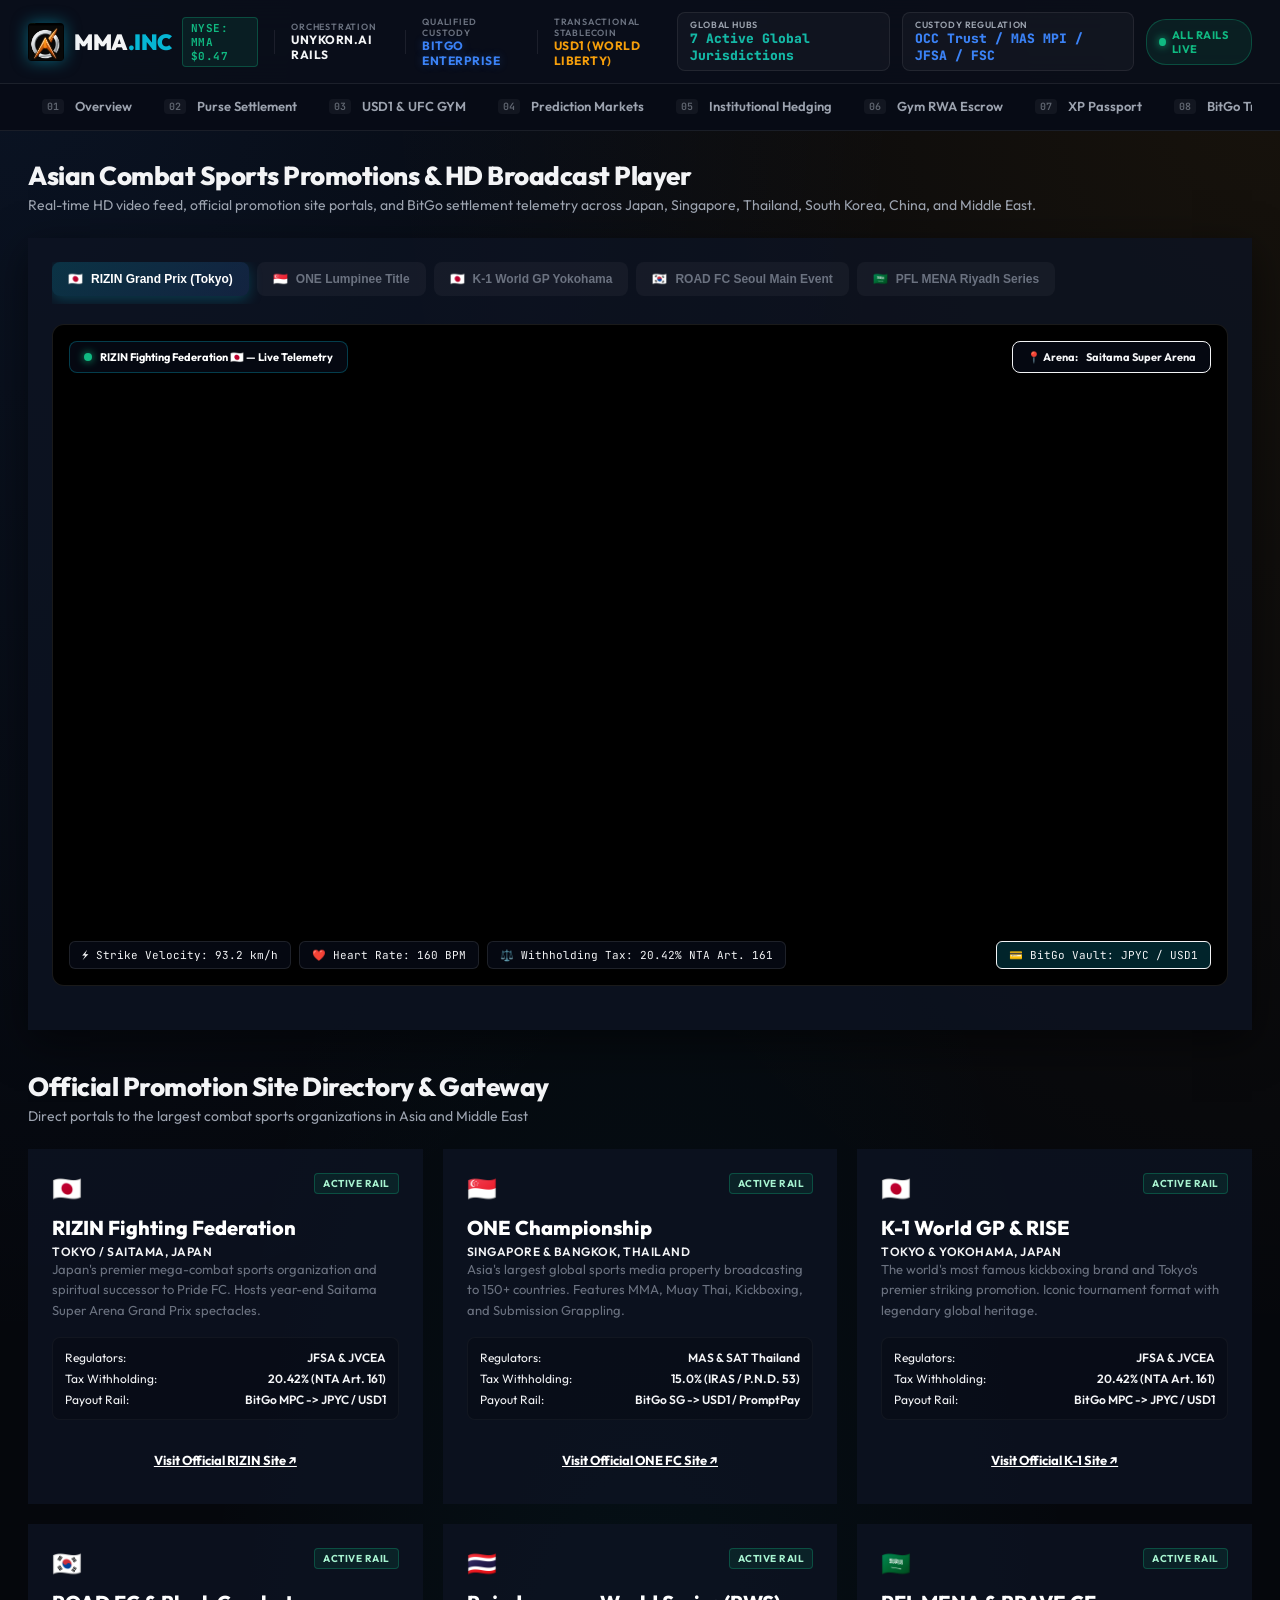
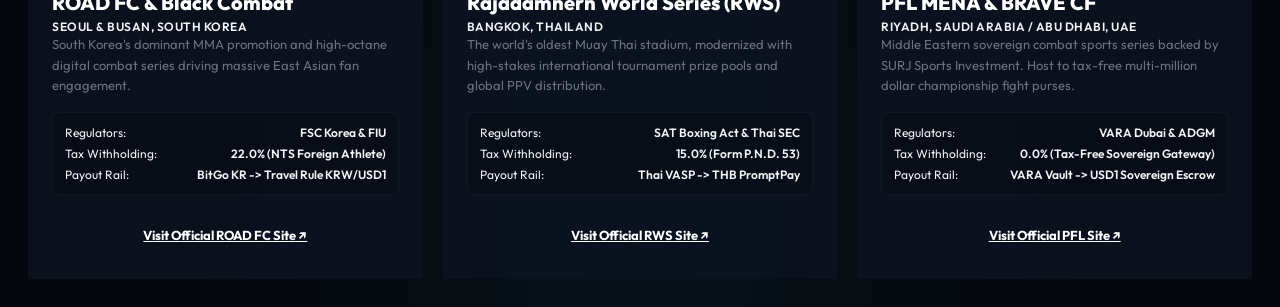
==== web/asian-promotions.html @ 5f5e94d4 "feat: add Asian Combat Sports HD Broadcast Player and Official Promotion Portals" ====
<!DOCTYPE html>
<html lang="en">
<head>
    <meta charset="UTF-8">
    <meta name="viewport" content="width=device-width, initial-scale=1.0">
    <title>Asian Combat Sports Promotions & HD Broadcast Player — mma.unykorn.ai</title>
    <meta name="description" content="Explore RIZIN, ONE Championship, K-1, ROAD FC, and Lumpinee Muay Thai with live HD broadcast video feeds, official site portals, and BitGo settlement telemetry.">
    <link rel="icon" type="image/png" href="assets/gate_mark_reverted.png">
    <link rel="preconnect" href="https://fonts.googleapis.com">
    <link rel="preconnect" href="https://fonts.gstatic.com" crossorigin>
    <link href="https://fonts.googleapis.com/css2?family=Outfit:wght@300;400;500;600;700;800;900&family=JetBrains+Mono:wght@400;500;600;700&display=swap" rel="stylesheet">
    <link rel="stylesheet" href="styles.css">
    <style>
        .player-hero-card {
            background: var(--bg-card);
            border: 1px solid var(--border-glow);
            border-radius: var(--radius);
            padding: 24px;
            margin-bottom: 40px;
            box-shadow: 0 12px 40px rgba(0,0,0,0.5);
        }
        .player-wrapper {
            position: relative;
            width: 100%;
            border-radius: 12px;
            overflow: hidden;
            background: #000;
            aspect-ratio: 16 / 9;
            margin-bottom: 20px;
            border: 1px solid rgba(255,255,255,0.1);
        }
        .player-video {
            width: 100%;
            height: 100%;
            object-fit: cover;
        }
        .hud-overlay {
            position: absolute;
            top: 16px; left: 16px; right: 16px;
            display: flex; justify-content: space-between; align-items: flex-start;
            pointer-events: none;
            z-index: 10;
        }
        .hud-badge {
            background: rgba(6,10,20,0.85);
            backdrop-filter: blur(12px);
            border: 1px solid rgba(6,182,212,0.3);
            padding: 8px 14px;
            border-radius: 8px;
            font-size: 11px;
            font-weight: 700;
            color: #fff;
            display: flex; align-items: center; gap: 8px;
        }
        .hud-bottom {
            position: absolute;
            bottom: 16px; left: 16px; right: 16px;
            display: flex; justify-content: space-between; align-items: flex-end;
            pointer-events: none;
            z-index: 10;
        }
        .telemetry-chip-group {
            display: flex; gap: 8px; flex-wrap: wrap;
        }
        .t-chip {
            background: rgba(6,10,20,0.88);
            backdrop-filter: blur(10px);
            border: 1px solid rgba(255,255,255,0.1);
            padding: 6px 12px;
            border-radius: 6px;
            font-family: 'JetBrains Mono', monospace;
            font-size: 11px;
        }
        .channel-selector {
            display: flex; gap: 8px; overflow-x: auto; padding-bottom: 8px; margin-bottom: 20px;
        }
        .chan-btn {
            background: rgba(255,255,255,0.04);
            border: 1px solid var(--border);
            border-radius: 8px;
            padding: 10px 16px;
            color: var(--text-dim);
            font-weight: 700;
            font-size: 12px;
            cursor: pointer;
            white-space: nowrap;
            transition: all 0.2s ease;
            display: flex; align-items: center; gap: 8px;
        }
        .chan-btn:hover { background: rgba(255,255,255,0.08); color: #fff; }
        .chan-btn.active {
            background: linear-gradient(135deg, rgba(6,182,212,0.2), rgba(59,130,246,0.15));
            border-color: var(--cyan);
            color: #fff;
            box-shadow: 0 4px 14px rgba(6,182,212,0.25);
        }
        .promo-grid {
            display: grid; grid-template-columns: repeat(auto-fill, minmax(340px, 1fr)); gap: 20px;
        }
        .promo-card {
            background: var(--bg-card);
            border: 1px solid var(--border);
            border-radius: var(--radius);
            padding: 24px;
            display: flex; flex-direction: column; justify-content: space-between;
            transition: all 0.3s ease;
            position: relative;
        }
        .promo-card:hover {
            transform: translateY(-4px);
            border-color: var(--border-glow);
            box-shadow: 0 10px 30px rgba(0,0,0,0.4);
        }
        .promo-top {
            display: flex; justify-content: space-between; align-items: flex-start; margin-bottom: 12px;
        }
        .promo-flag { font-size: 24px; }
        .promo-title { font-size: 20px; font-weight: 800; color: #fff; margin-bottom: 4px; }
        .promo-region { font-size: 12px; color: var(--gold); font-weight: 600; text-transform: uppercase; letter-spacing: 0.5px; }
        .promo-body { font-size: 13px; color: var(--text-dim); line-height: 1.6; margin-bottom: 16px; }
        .promo-meta-list {
            display: flex; flex-direction: column; gap: 6px; font-size: 12px; margin-bottom: 20px;
            background: rgba(0,0,0,0.2); padding: 12px; border-radius: 8px; border: 1px solid rgba(255,255,255,0.04);
        }
        .p-meta-item { display: flex; justify-content: space-between; }
        .p-meta-label { color: var(--text-faint); }
        .p-meta-val { font-weight: 600; color: var(--text); }
        .btn-visit {
            display: inline-flex; align-items: center; justify-content: center; gap: 8px;
            width: 100%; padding: 12px; border-radius: 8px; font-weight: 700; font-size: 13px;
            background: linear-gradient(135deg, var(--cyan), var(--blue)); color: #fff;
            transition: all 0.2s ease;
        }
        .btn-visit:hover {
            box-shadow: 0 6px 20px rgba(6,182,212,0.35); transform: translateY(-2px);
        }
    </style>
</head>
<body class="dark-theme">
    <div class="app-layout">
        <!-- Top Nav -->
        <header class="top-nav">
            <div class="brand-group">
                <a href="index.html" class="logo-box">
                    <img src="assets/gate_mark_reverted.png" alt="Unykorn Logo" class="logo-img">
                    <span class="logo-text">MMA<span class="highlight">.INC</span></span>
                    <span class="sub-badge" id="stockPriceTag">NYSE: MMA $0.47</span>
                </a>
                <div class="divider"></div>
                <div class="powered-by">
                    <span class="powered-label">ORCHESTRATION</span>
                    <span class="powered-val">UNYKORN.AI RAILS</span>
                </div>
                <div class="divider"></div>
                <div class="powered-by">
                    <span class="powered-label">QUALIFIED CUSTODY</span>
                    <span class="powered-val bitgo-glow">BITGO ENTERPRISE</span>
                </div>
                <div class="divider"></div>
                <div class="powered-by">
                    <span class="powered-label">TRANSACTIONAL STABLECOIN</span>
                    <span class="powered-val text-gold">USD1 (WORLD LIBERTY)</span>
                </div>
            </div>

            <div class="header-metrics">
                <div class="metric-chip">
                    <span class="chip-label">GLOBAL HUBS</span>
                    <span class="chip-val text-teal">7 Active Global Jurisdictions</span>
                </div>
                <div class="metric-chip">
                    <span class="chip-label">CUSTODY REGULATION</span>
                    <span class="chip-val text-blue">OCC Trust / MAS MPI / JFSA / FSC</span>
                </div>
                <div class="system-status-indicator">
                    <span class="pulse-dot"></span>
                    <span>ALL RAILS LIVE</span>
                </div>
            </div>
        </header>

        <!-- Navigation Links -->
        <nav class="sub-nav">
            <div class="sub-nav-container">
                <button class="mobile-menu-toggle" onclick="document.getElementById('navTabsMenu').classList.toggle('show-mobile')" aria-label="Toggle Menu">
                    <svg viewBox="0 0 24 24" width="18" height="18" fill="currentColor"><path d="M3 18h18v-2H3v2zm0-5h18v-2H3v2zm0-7v2h18V6H3z"/></svg>
                    <span>Navigation Menu</span>
                </button>
                <div class="nav-tabs" id="navTabsMenu">
                    <a href="index.html" class="nav-link"><span class="nav-tag">01</span> Overview</a>
                    <a href="purses.html" class="nav-link"><span class="nav-tag">02</span> Purse Settlement</a>
                    <a href="train-to-earn.html" class="nav-link tab-gold"><span class="nav-tag">03</span> USD1 & UFC GYM</a>
                    <a href="prediction-markets.html" class="nav-link tab-purple"><span class="nav-tag">04</span> Prediction Markets</a>
                    <a href="institutional-hedging.html" class="nav-link tab-indigo"><span class="nav-tag">05</span> Institutional Hedging</a>
                    <a href="rwa-financing.html" class="nav-link"><span class="nav-tag">06</span> Gym RWA Escrow</a>
                    <a href="xp-passport.html" class="nav-link"><span class="nav-tag">07</span> XP Passport</a>
                    <a href="treasury.html" class="nav-link tab-blue"><span class="nav-tag">08</span> BitGo Treasury</a>
                    <a href="investors.html" class="nav-link"><span class="nav-tag">09</span> MMA (NYSE) & Model</a>
                    <a href="compliance.html" class="nav-link tab-teal"><span class="nav-tag">10</span> Compliance</a>
                    <a href="asian-promotions.html" class="nav-link tab-gold active"><span class="nav-tag">11</span> Asian Promotions & HD Player</a>
                </div>
            </div>
        </nav>

        <!-- Main Content -->
        <main class="main-viewport">
            <div class="pane-header">
                <div>
                    <h2> Asian Combat Sports Promotions & HD Broadcast Player</h2>
                    <p class="subtitle">Real-time HD video feed, official promotion site portals, and BitGo settlement telemetry across Japan, Singapore, Thailand, South Korea, China, and Middle East.</p>
                </div>
            </div>

            <!-- HD BROADCAST PLAYER HERO CARD -->
            <div class="player-hero-card">
                <div class="channel-selector" id="channelSelector">
                    <button class="chan-btn active" onclick="switchChannel('rizin', 'assets/generate_a_real_mma_fight_for.mp4', 'RIZIN Fighting Federation 🇯🇵', 'Saitama Super Arena', '20.42% NTA Art. 161 Tax', 'JPYC / USD1')">
                        <span>🇯🇵</span> RIZIN Grand Prix (Tokyo)
                    </button>
                    <button class="chan-btn" onclick="switchChannel('one', 'assets/Got_it_Let_s_pivot_and_focus.mp4', 'ONE Championship 🇸🇬 🇹🇭', 'Lumpinee Stadium Bangkok', '15.0% P.N.D. 53 Tax', 'USD1 / THB PromptPay')">
                        <span>🇸🇬</span> ONE Lumpinee Title
                    </button>
                    <button class="chan-btn" onclick="switchChannel('k1', 'assets/use_our_logos_and_colors_and_h.mp4', 'K-1 World GP & RISE 🇯🇵', 'Yokohama Arena', '20.42% NTA Art. 161 Tax', 'JPYC / USD1')">
                        <span>🇯🇵</span> K-1 World GP Yokohama
                    </button>
                    <button class="chan-btn" onclick="switchChannel('roadfc', 'assets/Kevanbtc_create_a_profession.mp4', 'ROAD FC & Black Combat 🇰🇷', 'Jangchung Gym Seoul', '22.0% NTS Korea Tax', 'KRW / USD1')">
                        <span>🇰🇷</span> ROAD FC Seoul Main Event
                    </button>
                    <button class="chan-btn" onclick="switchChannel('pflmena', 'assets/Regenerate_this_using_my_exact.mp4', 'PFL MENA & BRAVE CF 🇸🇦 🇦🇪', 'Etihad Arena Abu Dhabi', '0.0% Tax-Free VARA', 'USD1 Sovereign Escrow')">
                        <span>🇸🇦</span> PFL MENA Riyadh Series
                    </button>
                </div>

                <div class="player-wrapper">
                    <video id="hdPlayerVideo" class="player-video" autoplay loop muted playsinline src="assets/generate_a_real_mma_fight_for.mp4"></video>
                    
                    <div class="hud-overlay">
                        <div class="hud-badge">
                            <span class="pulse-dot"></span>
                            <span id="playerTitle">RIZIN Fighting Federation 🇯🇵 — Live Telemetry</span>
                        </div>
                        <div class="hud-badge" style="border-color:var(--gold);color:var(--gold);">
                            <span>📍 Arena:</span>
                            <span id="playerArena">Saitama Super Arena</span>
                        </div>
                    </div>

                    <div class="hud-bottom">
                        <div class="telemetry-chip-group">
                            <div class="t-chip" style="color:var(--green);">⚡ Strike Velocity: <span id="telemetrySpeed">94.2 km/h</span></div>
                            <div class="t-chip" style="color:var(--cyan);">❤️ Heart Rate: <span id="telemetryHr">168 BPM</span></div>
                            <div class="t-chip" style="color:var(--gold);">⚖️ Withholding Tax: <span id="playerTax">20.42% NTA Art. 161</span></div>
                        </div>
                        <div class="t-chip" style="background:rgba(6,182,212,0.2);color:var(--cyan);border-color:var(--cyan);">
                            💳 BitGo Vault: <span id="playerCurrency">JPYC / USD1</span>
                        </div>
                    </div>
                </div>
            </div>

            <!-- PROMOTIONS DIRECTORY & OFFICIAL SITE GATEWAY -->
            <div class="pane-header">
                <div>
                    <h2> Official Promotion Site Directory & Gateway</h2>
                    <p class="subtitle">Direct portals to the largest combat sports organizations in Asia and Middle East</p>
                </div>
            </div>

            <div class="promo-grid">
                <!-- RIZIN -->
                <div class="promo-card">
                    <div>
                        <div class="promo-top">
                            <span class="promo-flag">🇯🇵</span>
                            <span class="badge badge-success">Active Rail</span>
                        </div>
                        <h3 class="promo-title">RIZIN Fighting Federation</h3>
                        <div class="promo-region">Tokyo / Saitama, Japan</div>
                        <p class="promo-body">Japan's premier mega-combat sports organization and spiritual successor to Pride FC. Hosts year-end Saitama Super Arena Grand Prix spectacles.</p>
                        <div class="promo-meta-list">
                            <div class="p-meta-item"><span class="p-meta-label">Regulators:</span><span class="p-meta-val text-gold">JFSA & JVCEA</span></div>
                            <div class="p-meta-item"><span class="p-meta-label">Tax Withholding:</span><span class="p-meta-val text-cyan">20.42% (NTA Art. 161)</span></div>
                            <div class="p-meta-item"><span class="p-meta-label">Payout Rail:</span><span class="p-meta-val">BitGo MPC -> JPYC / USD1</span></div>
                        </div>
                    </div>
                    <a href="https://jp.rizinff.com" target="_blank" rel="noopener noreferrer" class="btn-visit">
                        Visit Official RIZIN Site ↗
                    </a>
                </div>

                <!-- ONE CHAMPIONSHIP -->
                <div class="promo-card">
                    <div>
                        <div class="promo-top">
                            <span class="promo-flag">🇸🇬</span>
                            <span class="badge badge-success">Active Rail</span>
                        </div>
                        <h3 class="promo-title">ONE Championship</h3>
                        <div class="promo-region">Singapore & Bangkok, Thailand</div>
                        <p class="promo-body">Asia's largest global sports media property broadcasting to 150+ countries. Features MMA, Muay Thai, Kickboxing, and Submission Grappling.</p>
                        <div class="promo-meta-list">
                            <div class="p-meta-item"><span class="p-meta-label">Regulators:</span><span class="p-meta-val text-gold">MAS & SAT Thailand</span></div>
                            <div class="p-meta-item"><span class="p-meta-label">Tax Withholding:</span><span class="p-meta-val text-cyan">15.0% (IRAS / P.N.D. 53)</span></div>
                            <div class="p-meta-item"><span class="p-meta-label">Payout Rail:</span><span class="p-meta-val">BitGo SG -> USD1 / PromptPay</span></div>
                        </div>
                    </div>
                    <a href="https://onefc.com" target="_blank" rel="noopener noreferrer" class="btn-visit">
                        Visit Official ONE FC Site ↗
                    </a>
                </div>

                <!-- K-1 WORLD GP -->
                <div class="promo-card">
                    <div>
                        <div class="promo-top">
                            <span class="promo-flag">🇯🇵</span>
                            <span class="badge badge-success">Active Rail</span>
                        </div>
                        <h3 class="promo-title">K-1 World GP & RISE</h3>
                        <div class="promo-region">Tokyo & Yokohama, Japan</div>
                        <p class="promo-body">The world's most famous kickboxing brand and Tokyo's premier striking promotion. Iconic tournament format with legendary global heritage.</p>
                        <div class="promo-meta-list">
                            <div class="p-meta-item"><span class="p-meta-label">Regulators:</span><span class="p-meta-val text-gold">JFSA & JVCEA</span></div>
                            <div class="p-meta-item"><span class="p-meta-label">Tax Withholding:</span><span class="p-meta-val text-cyan">20.42% (NTA Art. 161)</span></div>
                            <div class="p-meta-item"><span class="p-meta-label">Payout Rail:</span><span class="p-meta-val">BitGo MPC -> JPYC / USD1</span></div>
                        </div>
                    </div>
                    <a href="https://k-1.co.jp" target="_blank" rel="noopener noreferrer" class="btn-visit">
                        Visit Official K-1 Site ↗
                    </a>
                </div>

                <!-- ROAD FC & BLACK COMBAT -->
                <div class="promo-card">
                    <div>
                        <div class="promo-top">
                            <span class="promo-flag">🇰🇷</span>
                            <span class="badge badge-success">Active Rail</span>
                        </div>
                        <h3 class="promo-title">ROAD FC & Black Combat</h3>
                        <div class="promo-region">Seoul & Busan, South Korea</div>
                        <p class="promo-body">South Korea's dominant MMA promotion and high-octane digital combat series driving massive East Asian fan engagement.</p>
                        <div class="promo-meta-list">
                            <div class="p-meta-item"><span class="p-meta-label">Regulators:</span><span class="p-meta-val text-gold">FSC Korea & FIU</span></div>
                            <div class="p-meta-item"><span class="p-meta-label">Tax Withholding:</span><span class="p-meta-val text-cyan">22.0% (NTS Foreign Athlete)</span></div>
                            <div class="p-meta-item"><span class="p-meta-label">Payout Rail:</span><span class="p-meta-val">BitGo KR -> Travel Rule KRW/USD1</span></div>
                        </div>
                    </div>
                    <a href="https://roadfc.com" target="_blank" rel="noopener noreferrer" class="btn-visit">
                        Visit Official ROAD FC Site ↗
                    </a>
                </div>

                <!-- RAJADAMNERN WORLD SERIES -->
                <div class="promo-card">
                    <div>
                        <div class="promo-top">
                            <span class="promo-flag">🇹🇭</span>
                            <span class="badge badge-success">Active Rail</span>
                        </div>
                        <h3 class="promo-title">Rajadamnern World Series (RWS)</h3>
                        <div class="promo-region">Bangkok, Thailand</div>
                        <p class="promo-body">The world's oldest Muay Thai stadium, modernized with high-stakes international tournament prize pools and global PPV distribution.</p>
                        <div class="promo-meta-list">
                            <div class="p-meta-item"><span class="p-meta-label">Regulators:</span><span class="p-meta-val text-gold">SAT Boxing Act & Thai SEC</span></div>
                            <div class="p-meta-item"><span class="p-meta-label">Tax Withholding:</span><span class="p-meta-val text-cyan">15.0% (Form P.N.D. 53)</span></div>
                            <div class="p-meta-item"><span class="p-meta-label">Payout Rail:</span><span class="p-meta-val">Thai VASP -> THB PromptPay</span></div>
                        </div>
                    </div>
                    <a href="https://rajadamnern.com" target="_blank" rel="noopener noreferrer" class="btn-visit">
                        Visit Official RWS Site ↗
                    </a>
                </div>

                <!-- PFL MENA & BRAVE CF -->
                <div class="promo-card">
                    <div>
                        <div class="promo-top">
                            <span class="promo-flag">🇸🇦</span>
                            <span class="badge badge-success">Active Rail</span>
                        </div>
                        <h3 class="promo-title">PFL MENA & BRAVE CF</h3>
                        <div class="promo-region">Riyadh, Saudi Arabia / Abu Dhabi, UAE</div>
                        <p class="promo-body">Middle Eastern sovereign combat sports series backed by SURJ Sports Investment. Host to tax-free multi-million dollar championship fight purses.</p>
                        <div class="promo-meta-list">
                            <div class="p-meta-item"><span class="p-meta-label">Regulators:</span><span class="p-meta-val text-gold">VARA Dubai & ADGM</span></div>
                            <div class="p-meta-item"><span class="p-meta-label">Tax Withholding:</span><span class="p-meta-val text-cyan">0.0% (Tax-Free Sovereign Gateway)</span></div>
                            <div class="p-meta-item"><span class="p-meta-label">Payout Rail:</span><span class="p-meta-val">VARA Vault -> USD1 Sovereign Escrow</span></div>
                        </div>
                    </div>
                    <a href="https://pflmma.com" target="_blank" rel="noopener noreferrer" class="btn-visit">
                        Visit Official PFL Site ↗
                    </a>
                </div>
            </div>
        </main>
    </div>

    <script src="app.js"></script>
    <script>
        function switchChannel(id, videoSrc, title, arena, tax, currency) {
            const video = document.getElementById('hdPlayerVideo');
            if (video) {
                video.src = videoSrc;
                video.play();
            }
            document.getElementById('playerTitle').innerText = title;
            document.getElementById('playerArena').innerText = arena;
            document.getElementById('playerTax').innerText = tax;
            document.getElementById('playerCurrency').innerText = currency;

            const buttons = document.querySelectorAll('.chan-btn');
            buttons.forEach(btn => btn.classList.remove('active'));
            event.currentTarget.classList.add('active');
        }

        // Live biometric animation simulation
        setInterval(() => {
            const speed = (90 + Math.random() * 12).toFixed(1);
            const hr = Math.floor(160 + Math.random() * 20);
            const speedElem = document.getElementById('telemetrySpeed');
            const hrElem = document.getElementById('telemetryHr');
            if (speedElem) speedElem.innerText = `${speed} km/h`;
            if (hrElem) hrElem.innerText = `${hr} BPM`;
        }, 1500);
    </script>
</body>
</html>
---- web/styles.css ----
/* ==============================================================================
   MMA.UNYKORN.AI - PROFESSIONAL COLOR-CODED & BEGINNER-FRIENDLY DESIGN SYSTEM
   Unykorn.ai x BitGo Enterprise x MMA.INC (NYSE American: MMA)
   ============================================================================== */

:root {
    /* Base Themes */
    --bg-primary: #05070c;
    --bg-secondary: #0a0e1a;
    --bg-card: rgba(13, 19, 33, 0.82);
    --bg-card-hover: rgba(20, 30, 50, 0.94);
    --border-color: rgba(255, 255, 255, 0.08);
    --border-light: rgba(255, 255, 255, 0.16);

    --text-main: #f3f4f6;
    --text-muted: #9ca3af;
    --text-dim: #6b7280;

    /* Professional Color Coding Tokens */
    --c-gold: #f59e0b;           /*  USD1 / World Liberty / Strategic Advisory / T-Bill Yield */
    --c-gold-glow: rgba(245, 158, 11, 0.32);
    --c-gold-bg: rgba(245, 158, 11, 0.10);

    --c-cyan: #06b6d4;           /*  Purse Settlement / Smart Contracts / Unykorn Gateway */
    --c-cyan-glow: rgba(6, 182, 212, 0.32);
    --c-cyan-bg: rgba(6, 182, 212, 0.10);

    --c-blue: #3b82f6;           /*  BitGo Enterprise / Qualified Custody / MPC Vaults */
    --c-blue-glow: rgba(59, 130, 246, 0.32);
    --c-blue-bg: rgba(59, 130, 246, 0.10);

    --c-green: #10b981;          /*  $661.5k Interchange Savings / Verified Status / T+0 */
    --c-green-glow: rgba(16, 185, 129, 0.32);
    --c-green-bg: rgba(16, 185, 129, 0.10);

    --c-purple: #a855f7;         /*  Prediction Markets / Multi-Oracle Consensus */
    --c-purple-glow: rgba(168, 85, 247, 0.32);
    --c-purple-bg: rgba(168, 85, 247, 0.10);

    --c-indigo: #6366f1;         /*  Institutional OTC Hedging / Susquehanna Desk */
    --c-indigo-glow: rgba(99, 102, 241, 0.32);
    --c-indigo-bg: rgba(99, 102, 241, 0.10);

    --c-teal: #14b8a6;           /*  Multi-Jurisdiction Compliance (US/JP/TH/SG/UAE) */
    --c-teal-glow: rgba(20, 184, 166, 0.32);
    --c-teal-bg: rgba(20, 184, 166, 0.10);

    --c-red: #ef4444;            /*  Legacy Interchange Drag / Dispute Warnings */
    --c-red-bg: rgba(239, 68, 68, 0.10);

    --font-main: 'Outfit', -apple-system, BlinkMacSystemFont, 'Segoe UI', Roboto, sans-serif;
    --font-mono: 'JetBrains Mono', monospace;
}

* {
    box-sizing: border-box;
    margin: 0;
    padding: 0;
}

body {
    background-color: var(--bg-primary);
    background-image: 
        radial-gradient(at 0% 0%, rgba(59, 130, 246, 0.10) 0px, transparent 50%),
        radial-gradient(at 100% 0%, rgba(245, 158, 11, 0.08) 0px, transparent 50%),
        radial-gradient(at 50% 100%, rgba(6, 182, 212, 0.06) 0px, transparent 50%);
    color: var(--text-main);
    font-family: var(--font-main);
    min-height: 100vh;
    overflow-x: hidden;
}

.app-layout {
    display: flex;
    flex-direction: column;
    min-height: 100vh;
}

/* TOP NAV */
.top-nav {
    display: flex;
    justify-content: space-between;
    align-items: center;
    padding: 12px 28px;
    background: rgba(10, 14, 26, 0.94);
    backdrop-filter: blur(16px);
    border-bottom: 1px solid var(--border-color);
    position: sticky;
    top: 0;
    z-index: 100;
}

.brand-group {
    display: flex;
    align-items: center;
    gap: 16px;
}

.logo-box {
    display: flex;
    align-items: center;
    gap: 10px;
    text-decoration: none;
    color: var(--text-main);
}

.logo-img {
    height: 38px;
    width: auto;
    filter: drop-shadow(0 0 8px rgba(6, 182, 212, 0.5));
    border-radius: 4px;
}

.logo-text {
    font-size: 22px;
    font-weight: 900;
    letter-spacing: -0.5px;
}

.logo-text .highlight {
    color: var(--c-cyan);
}

.sub-badge {
    font-size: 11px;
    font-weight: 700;
    letter-spacing: 0.5px;
    background: var(--c-green-bg);
    color: var(--c-green);
    border: 1px solid rgba(16, 185, 129, 0.3);
    padding: 3px 8px;
    border-radius: 4px;
    font-family: var(--font-mono);
}

.divider {
    width: 1px;
    height: 24px;
    background: var(--border-color);
}

.powered-by {
    display: flex;
    flex-direction: column;
}

.powered-label {
    font-size: 9px;
    color: var(--text-dim);
    letter-spacing: 0.8px;
    font-weight: 600;
}

.powered-val {
    font-size: 12px;
    font-weight: 700;
    letter-spacing: 0.5px;
}

.bitgo-glow {
    color: var(--c-blue);
    text-shadow: 0 0 10px var(--c-blue-glow);
}

.header-metrics {
    display: flex;
    align-items: center;
    gap: 12px;
}

.metric-chip {
    display: flex;
    flex-direction: column;
    padding: 6px 12px;
    background: rgba(255, 255, 255, 0.03);
    border: 1px solid var(--border-color);
    border-radius: 8px;
}

.chip-label {
    font-size: 9px;
    color: var(--text-muted);
    letter-spacing: 0.6px;
    font-weight: 600;
}

.chip-val {
    font-size: 13px;
    font-weight: 800;
    font-family: var(--font-mono);
}

/* BEGINNER MODE TOGGLE */
.beginner-toggle-btn {
    background: linear-gradient(135deg, rgba(245, 158, 11, 0.2), rgba(6, 182, 212, 0.2));
    border: 1px solid var(--c-gold);
    color: var(--c-gold);
    padding: 6px 12px;
    border-radius: 20px;
    font-size: 11px;
    font-weight: 700;
    cursor: pointer;
    display: flex;
    align-items: center;
    gap: 6px;
    transition: all 0.2s ease;
}

.beginner-toggle-btn:hover {
    background: var(--c-gold);
    color: #000;
    box-shadow: 0 0 12px var(--c-gold-glow);
}

.system-status-indicator {
    display: flex;
    align-items: center;
    gap: 6px;
    font-size: 11px;
    font-weight: 700;
    letter-spacing: 0.5px;
    background: var(--c-green-bg);
    border: 1px solid rgba(16, 185, 129, 0.3);
    color: var(--c-green);
    padding: 8px 12px;
    border-radius: 20px;
}

.pulse-dot {
    width: 8px;
    height: 8px;
    background: var(--c-green);
    border-radius: 50%;
    box-shadow: 0 0 8px var(--c-green);
    animation: pulse 1.8s infinite;
}

@keyframes pulse {
    0% { opacity: 1; transform: scale(1); }
    50% { opacity: 0.4; transform: scale(0.85); }
    100% { opacity: 1; transform: scale(1); }
}

/* SUB NAV TABS / MULTI-PAGE NAVIGATION */
.sub-nav {
    background: rgba(8, 12, 22, 0.96);
    border-bottom: 1px solid var(--border-color);
    padding: 2px 28px;
    position: sticky;
    top: 63px;
    z-index: 90;
    backdrop-filter: blur(10px);
}

.nav-tabs {
    display: flex;
    gap: 4px;
    overflow-x: auto;
}

.nav-link, .nav-tab {
    background: transparent;
    border: none;
    color: var(--text-muted);
    font-family: var(--font-main);
    font-size: 13px;
    font-weight: 600;
    padding: 12px 14px;
    cursor: pointer;
    border-bottom: 2px solid transparent;
    transition: all 0.2s ease;
    display: flex;
    align-items: center;
    gap: 7px;
    white-space: nowrap;
    text-decoration: none;
}

.nav-link:hover, .nav-tab:hover {
    color: var(--text-main);
    background: rgba(255, 255, 255, 0.03);
}

.nav-link.active, .nav-tab.active {
    color: var(--c-cyan);
    border-bottom: 2px solid var(--c-cyan);
    background: var(--c-cyan-bg);
}

.nav-link.tab-gold.active { color: var(--c-gold); border-bottom-color: var(--c-gold); background: var(--c-gold-bg); }
.nav-link.tab-purple.active { color: var(--c-purple); border-bottom-color: var(--c-purple); background: var(--c-purple-bg); }
.nav-link.tab-indigo.active { color: var(--c-indigo); border-bottom-color: var(--c-indigo); background: var(--c-indigo-bg); }
.nav-link.tab-blue.active { color: var(--c-blue); border-bottom-color: var(--c-blue); background: var(--c-blue-bg); }
.nav-link.tab-teal.active { color: var(--c-teal); border-bottom-color: var(--c-teal); background: var(--c-teal-bg); }

/* MAIN VIEWPORT */
.main-viewport {
    padding: 28px;
    flex: 1;
    max-width: 1600px;
    margin: 0 auto;
    width: 100%;
}

.pane-header {
    display: flex;
    justify-content: space-between;
    align-items: center;
    margin-bottom: 24px;
}

.pane-header h2 {
    font-size: 26px;
    font-weight: 800;
    letter-spacing: -0.5px;
}

.subtitle {
    font-size: 14px;
    color: var(--text-muted);
    margin-top: 4px;
}

/* HERO VIDEO & REAL MMA BANNER */
.hero-video-banner {
    position: relative;
    border-radius: 16px;
    overflow: hidden;
    margin-bottom: 28px;
    border: 1px solid var(--border-color);
    background: #000;
    box-shadow: 0 12px 36px rgba(0,0,0,0.5);
}

.hero-video-elem {
    width: 100%;
    height: 340px;
    object-fit: cover;
    opacity: 0.45;
    display: block;
}

.hero-video-overlay {
    position: absolute;
    inset: 0;
    background: linear-gradient(180deg, rgba(6,9,14,0.3) 0%, rgba(6,9,14,0.92) 100%);
    display: flex;
    flex-direction: column;
    justify-content: flex-end;
    padding: 32px;
}

.hero-tagline {
    font-size: 12px;
    font-weight: 800;
    letter-spacing: 1px;
    color: var(--c-gold);
    text-transform: uppercase;
}

.hero-title {
    font-size: 36px;
    font-weight: 900;
    letter-spacing: -0.5px;
    margin: 8px 0;
    color: #ffffff;
}

.hero-desc {
    font-size: 15px;
    color: var(--text-muted);
    max-width: 820px;
    line-height: 1.5;
}

/* OCTAGON ARENA VISUALIZER */
.octagon-section {
    margin-bottom: 32px;
}

.octagon-grid {
    display: grid;
    grid-template-columns: repeat(4, 1fr);
    gap: 16px;
    margin-top: 16px;
}

.octagon-card {
    background: var(--bg-card);
    border: 1px solid var(--border-color);
    border-radius: 12px;
    padding: 18px;
    transition: all 0.25s ease;
    display: flex;
    flex-direction: column;
    justify-content: space-between;
    position: relative;
    overflow: hidden;
}

.octagon-card:hover {
    transform: translateY(-3px);
    border-color: var(--c-cyan);
    box-shadow: 0 8px 24px rgba(6, 182, 212, 0.15);
}

.octagon-corner-tag {
    font-size: 9px;
    font-weight: 800;
    letter-spacing: 0.8px;
    color: var(--text-dim);
    text-transform: uppercase;
}

.octagon-card-title {
    font-size: 16px;
    font-weight: 800;
    margin: 6px 0;
}

.octagon-card-desc {
    font-size: 12px;
    color: var(--text-muted);
    line-height: 1.4;
}

.octagon-action-link {
    margin-top: 12px;
    font-size: 12px;
    font-weight: 700;
    text-decoration: none;
    display: inline-flex;
    align-items: center;
    gap: 4px;
}

/* BEGINNER "PLAIN ENGLISH" GUIDE */
.beginner-explainer-banner {
    background: linear-gradient(135deg, rgba(245, 158, 11, 0.08), rgba(6, 182, 212, 0.08));
    border: 1px solid rgba(245, 158, 11, 0.3);
    border-radius: 14px;
    padding: 24px;
    margin-bottom: 28px;
}

.beginner-explainer-title {
    display: flex;
    justify-content: space-between;
    align-items: center;
    margin-bottom: 16px;
}

.beginner-steps-grid {
    display: grid;
    grid-template-columns: repeat(3, 1fr);
    gap: 20px;
}

.beginner-step-box {
    background: rgba(13, 19, 33, 0.9);
    border: 1px solid var(--border-color);
    border-radius: 10px;
    padding: 16px;
}

.step-number {
    font-size: 24px;
    font-weight: 900;
    color: var(--c-gold);
    font-family: var(--font-mono);
}

.step-heading {
    font-size: 15px;
    font-weight: 800;
    margin: 6px 0;
}

.step-text {
    font-size: 13px;
    color: var(--text-muted);
    line-height: 1.5;
}

/* CARDS & PANES */
.card {
    background: var(--bg-card);
    border: 1px solid var(--border-color);
    border-radius: 12px;
    padding: 20px;
    box-shadow: 0 8px 24px rgba(0, 0, 0, 0.3);
}

.card-glass { backdrop-filter: blur(10px); }

.card-title {
    display: flex;
    justify-content: space-between;
    align-items: center;
    margin-bottom: 16px;
    border-bottom: 1px solid var(--border-color);
    padding-bottom: 12px;
}

.card-title h3 {
    font-size: 16px;
    font-weight: 700;
    letter-spacing: -0.2px;
}

.two-col-layout {
    display: grid;
    grid-template-columns: 1fr 1.3fr;
    gap: 24px;
}

/* BADGES */
.badge {
    font-size: 10px;
    font-weight: 700;
    padding: 3px 8px;
    border-radius: 4px;
    letter-spacing: 0.5px;
    text-transform: uppercase;
}

.badge-info { background: rgba(59, 130, 246, 0.2); color: #93c5fd; border: 1px solid rgba(59, 130, 246, 0.3); }
.badge-warning { background: var(--c-gold-bg); color: #fde68a; border: 1px solid rgba(245, 158, 11, 0.3); }
.badge-success { background: var(--c-green-bg); color: #a7f3d0; border: 1px solid rgba(16, 185, 129, 0.3); }
.badge-purple { background: var(--c-purple-bg); color: #d8b4fe; border: 1px solid rgba(168, 85, 247, 0.3); }

/* BOUTS */
.bout-item {
    padding: 16px;
    border: 1px solid var(--border-color);
    border-radius: 10px;
    background: rgba(255, 255, 255, 0.02);
    margin-bottom: 12px;
    cursor: pointer;
    transition: all 0.2s ease;
}

.bout-item:hover {
    border-color: var(--c-cyan);
    background: var(--c-cyan-bg);
}

.bout-item.active {
    border-color: var(--c-cyan);
    background: var(--c-cyan-bg);
    box-shadow: 0 0 16px var(--c-cyan-glow);
}

.bout-item-header {
    display: flex;
    justify-content: space-between;
    align-items: center;
    margin-bottom: 8px;
}

.bout-title {
    font-weight: 800;
    font-size: 15px;
}

.bout-fighters {
    display: flex;
    align-items: center;
    gap: 8px;
    font-size: 14px;
    font-weight: 700;
    color: var(--text-main);
    margin-bottom: 8px;
}

.vs-badge {
    font-size: 10px;
    color: var(--c-gold);
    background: var(--c-gold-bg);
    padding: 2px 6px;
    border-radius: 4px;
}

.bout-banner {
    background: rgba(255, 255, 255, 0.02);
    border: 1px solid var(--border-color);
    border-radius: 10px;
    padding: 16px;
    margin-bottom: 18px;
}

.bout-headline {
    font-size: 17px;
    font-weight: 800;
    margin-bottom: 12px;
    color: #ffffff;
}

.bout-meta-row {
    display: grid;
    grid-template-columns: repeat(4, 1fr);
    gap: 12px;
}

.meta-item { display: flex; flex-direction: column; }
.m-label { font-size: 9px; color: var(--text-dim); font-weight: 700; letter-spacing: 0.6px; }
.m-val { font-size: 13px; font-weight: 700; margin-top: 2px; font-family: var(--font-mono); }

/* TABLES */
.data-table { width: 100%; border-collapse: collapse; font-size: 13px; }
.data-table th { text-align: left; padding: 10px 12px; color: var(--text-dim); font-weight: 700; border-bottom: 1px solid var(--border-color); font-size: 11px; letter-spacing: 0.5px; }
.data-table td { padding: 12px; border-bottom: 1px solid rgba(255, 255, 255, 0.04); }

/* FORMS & BUTTONS */
.execution-box { background: var(--c-cyan-bg); border: 1px solid rgba(6, 182, 212, 0.2); border-radius: 10px; padding: 16px; margin-top: 18px; }
.form-row { display: grid; grid-template-columns: 1fr 1fr; gap: 12px; margin-bottom: 14px; }
.form-group { display: flex; flex-direction: column; gap: 6px; }
.form-group label { font-size: 11px; color: var(--text-muted); font-weight: 600; }
.form-control { background: rgba(13, 18, 29, 0.9); border: 1px solid var(--border-color); border-radius: 6px; color: var(--text-main); padding: 10px 12px; font-family: var(--font-main); font-size: 13px; }
.form-control:focus { outline: none; border-color: var(--c-cyan); }

.btn {
    font-family: var(--font-main);
    font-size: 13px;
    font-weight: 700;
    padding: 12px 18px;
    border-radius: 8px;
    cursor: pointer;
    transition: all 0.2s ease;
    border: none;
    display: inline-flex;
    align-items: center;
    justify-content: center;
    gap: 8px;
    text-decoration: none;
}

.btn-primary { background: linear-gradient(135deg, var(--c-cyan), var(--c-blue)); color: #ffffff; box-shadow: 0 4px 14px var(--c-cyan-glow); }
.btn-primary:hover { box-shadow: 0 6px 20px rgba(6, 182, 212, 0.5); transform: translateY(-1px); }
.btn-gold { background: linear-gradient(135deg, var(--c-gold), #ea580c); color: #ffffff; box-shadow: 0 4px 14px var(--c-gold-glow); }
.btn-outline { background: transparent; border: 1px solid var(--border-color); color: var(--text-main); }
.btn-outline:hover { background: rgba(255, 255, 255, 0.05); border-color: var(--border-light); }
.btn-block { width: 100%; }
.btn-sm { padding: 6px 12px; font-size: 11px; }

/* RECEIPT */
.settlement-receipt { margin-top: 18px; background: var(--c-green-bg); border: 1px solid rgba(16, 185, 129, 0.3); border-radius: 10px; padding: 16px; }

/* PREDICTION & ORACLES */
.pred-market-card { background: rgba(255, 255, 255, 0.02); border: 1px solid var(--border-color); border-radius: 10px; padding: 16px; margin-bottom: 14px; }
.pred-opt-row { display: flex; justify-content: space-between; align-items: center; padding: 10px 12px; background: rgba(13, 18, 29, 0.8); border: 1px solid var(--border-color); border-radius: 6px; margin-top: 8px; transition: all 0.2s ease; cursor: pointer; }
.pred-opt-row:hover { border-color: var(--c-purple); background: var(--c-purple-bg); }
.pred-odds-badge { font-family: var(--font-mono); font-size: 12px; color: var(--c-green); font-weight: 700; }
.oracle-nodes-grid { display: grid; grid-template-columns: 1fr 1fr; gap: 10px; margin-bottom: 16px; }
.oracle-node-card { padding: 10px; background: rgba(255, 255, 255, 0.02); border: 1px solid var(--border-color); border-radius: 8px; }
.oracle-node-name { font-size: 11px; font-weight: 700; }
.oracle-sig-hash { font-family: var(--font-mono); font-size: 9px; color: var(--c-cyan); word-break: break-all; margin-top: 4px; }
.oracle-report-banner { background: var(--c-cyan-bg); border: 1px solid rgba(6, 182, 212, 0.2); border-radius: 8px; padding: 14px; }

/* OTC HEDGING */
.otc-summary-row { display: grid; grid-template-columns: repeat(4, 1fr); gap: 16px; }
.otc-metric-card { background: var(--bg-card); border: 1px solid var(--border-color); border-radius: 10px; padding: 14px 18px; }
.otc-label { font-size: 10px; color: var(--text-dim); font-weight: 700; letter-spacing: 0.6px; }
.otc-val { font-size: 16px; font-weight: 800; margin-top: 4px; font-family: var(--font-mono); }
.otc-hedges-grid { display: grid; grid-template-columns: repeat(3, 1fr); gap: 20px; }
.otc-hedge-card { background: var(--bg-card); border: 1px solid var(--border-color); border-radius: 12px; padding: 20px; display: flex; flex-direction: column; justify-content: space-between; }
.otc-risk-tag { font-size: 10px; color: var(--c-gold); font-weight: 700; letter-spacing: 0.6px; text-transform: uppercase; }

/* CORPORATE NYSE */
.corporate-grid { display: grid; grid-template-columns: 1.1fr 1fr 1fr; gap: 20px; }
.corp-stat-row { display: flex; justify-content: space-between; font-size: 13px; padding: 8px 0; border-bottom: 1px solid rgba(255, 255, 255, 0.04); }
.bs-transform-box { display: flex; align-items: center; justify-content: space-between; gap: 12px; margin-top: 10px; }
.bs-side { background: rgba(255, 255, 255, 0.02); border: 1px solid var(--border-color); border-radius: 8px; padding: 14px; flex: 1; font-size: 12px; }
.bs-side.highlight-side { background: var(--c-green-bg); border-color: rgba(16, 185, 129, 0.3); }
.bs-tag { font-size: 10px; font-weight: 800; letter-spacing: 0.6px; }
.bs-cash, .bs-debt, .bs-runway { margin-top: 6px; font-family: var(--font-mono); }
.bs-arrow { font-size: 20px; color: var(--c-cyan); }
.r-bar-track { width: 100%; height: 8px; background: rgba(255, 255, 255, 0.1); border-radius: 4px; overflow: hidden; margin-top: 6px; }
.r-bar-fill { height: 100%; background: linear-gradient(90deg, var(--c-cyan), var(--c-green)); }
.fill-gold { background: linear-gradient(90deg, var(--c-gold), var(--c-green)); }
.eco-brands-grid { display: grid; grid-template-columns: repeat(3, 1fr); gap: 16px; }
.eco-brand-card { background: rgba(255, 255, 255, 0.02); border: 1px solid var(--border-color); border-radius: 8px; padding: 16px; }

/* RWA */
.rwa-grid { display: grid; grid-template-columns: repeat(3, 1fr); gap: 20px; }
.rwa-card { background: var(--bg-card); border: 1px solid var(--border-color); border-radius: 12px; padding: 20px; display: flex; flex-direction: column; justify-content: space-between; }
.rwa-category { font-size: 10px; color: var(--c-cyan); font-weight: 700; letter-spacing: 0.8px; text-transform: uppercase; }
.rwa-name { font-size: 16px; font-weight: 800; margin-top: 4px; }
.rwa-progress-bar { width: 100%; height: 8px; background: rgba(255, 255, 255, 0.1); border-radius: 4px; overflow: hidden; margin: 12px 0; }
.rwa-progress-fill { height: 100%; background: linear-gradient(90deg, var(--c-cyan), var(--c-green)); transition: width 0.3s ease; }
.milestones-list { margin-top: 14px; display: flex; flex-direction: column; gap: 8px; }
.milestone-row { padding: 10px; background: rgba(255, 255, 255, 0.02); border: 1px solid var(--border-color); border-radius: 6px; display: flex; justify-content: space-between; align-items: center; font-size: 12px; }
.milestone-row.released { border-color: rgba(16, 185, 129, 0.4); background: var(--c-green-bg); }

/* PASSPORTS */
.passport-grid { display: grid; grid-template-columns: repeat(3, 1fr); gap: 20px; }
.passport-card { background: var(--bg-card); border: 1px solid var(--border-color); border-radius: 12px; padding: 20px; position: relative; overflow: hidden; }
.passport-id { font-family: var(--font-mono); font-size: 10px; color: var(--text-dim); }
.passport-name { font-size: 18px; font-weight: 800; margin-top: 4px; }
.passport-rank { font-size: 12px; color: var(--c-gold); font-weight: 600; margin-top: 2px; }
.passport-xp { font-family: var(--font-mono); font-size: 20px; font-weight: 800; color: var(--c-cyan); margin: 12px 0 6px 0; }
.badge-cloud { display: flex; flex-wrap: wrap; gap: 6px; margin-top: 10px; }
.badge-tag { font-size: 10px; background: rgba(255, 255, 255, 0.05); border: 1px solid var(--border-color); padding: 2px 6px; border-radius: 4px; color: var(--text-muted); }

/* TREASURY */
.treasury-hero { display: grid; grid-template-columns: 1.5fr 1fr; gap: 24px; margin-bottom: 24px; }
.hero-label { font-size: 11px; color: var(--text-muted); letter-spacing: 0.8px; font-weight: 700; }
.hero-number { font-size: 42px; font-weight: 900; font-family: var(--font-mono); margin: 8px 0; color: var(--c-gold); }
.usd-tag { font-size: 16px; color: var(--text-dim); }
.hero-desc { font-size: 13px; color: var(--text-muted); max-width: 480px; }
.hero-right { display: flex; flex-direction: column; gap: 10px; }
.stat-card { background: rgba(255, 255, 255, 0.02); border: 1px solid var(--border-color); border-radius: 8px; padding: 10px 14px; display: flex; justify-content: space-between; align-items: center; }
.stat-label { font-size: 11px; color: var(--text-muted); font-weight: 600; }
.stat-val { font-size: 15px; font-weight: 800; font-family: var(--font-mono); }
.vaults-grid { display: grid; grid-template-columns: repeat(4, 1fr); gap: 16px; }
.vault-card { background: var(--bg-card); border: 1px solid var(--border-color); border-radius: 10px; padding: 16px; }
.vault-name { font-size: 12px; color: var(--text-muted); font-weight: 700; text-transform: uppercase; }
.vault-balance { font-size: 20px; font-weight: 800; font-family: var(--font-mono); margin: 8px 0 4px 0; }

/* FINANCIALS */
.comparison-grid { display: grid; grid-template-columns: 1fr 1fr; gap: 20px; margin-top: 14px; }
.comp-box { border: 1px solid var(--border-color); border-radius: 10px; padding: 20px; }
.legacy-box { background: var(--c-red-bg); border-color: rgba(239, 68, 68, 0.2); }
.unykorn-box { background: var(--c-green-bg); border-color: rgba(16, 185, 129, 0.3); box-shadow: 0 0 20px rgba(16, 185, 129, 0.08); }
.comp-header h4 { font-size: 16px; font-weight: 800; }
.comp-sub { font-size: 11px; color: var(--text-muted); }
.comp-rate { font-size: 32px; font-weight: 900; font-family: var(--font-mono); margin: 14px 0; }
.sub-rate { font-size: 14px; color: var(--text-muted); font-weight: 600; }
.comp-list { list-style: none; display: flex; flex-direction: column; gap: 8px; font-size: 13px; }
.savings-banner { display: flex; justify-content: space-around; align-items: center; background: var(--c-cyan-bg); border: 1px solid rgba(6, 182, 212, 0.3); border-radius: 10px; padding: 20px; margin-top: 20px; }
.sb-item { display: flex; flex-direction: column; align-items: center; }
.sb-label { font-size: 10px; color: var(--text-muted); font-weight: 700; letter-spacing: 0.6px; }
.sb-val { font-size: 22px; font-weight: 900; font-family: var(--font-mono); margin-top: 4px; }
.sb-plus, .sb-equals { font-size: 24px; font-weight: 900; color: var(--text-dim); }
.interactive-slider-box { background: rgba(255, 255, 255, 0.02); border: 1px solid var(--border-color); border-radius: 8px; padding: 16px; }
.interactive-slider-box input[type="range"] { width: 100%; margin-top: 10px; accent-color: var(--c-cyan); }
.slider-val { color: var(--c-cyan); font-family: var(--font-mono); font-size: 16px; }

/* JURISDICTIONS */
.jurisdictions-grid { display: grid; grid-template-columns: repeat(3, 1fr); gap: 20px; }
.jur-card { background: var(--bg-card); border: 1px solid var(--border-color); border-radius: 12px; padding: 20px; }
.jur-name { font-size: 17px; font-weight: 800; margin-bottom: 12px; }
.jur-row { margin-bottom: 10px; }
.jur-label { font-size: 10px; color: var(--text-dim); font-weight: 700; letter-spacing: 0.6px; text-transform: uppercase; }
.jur-val { font-size: 13px; color: var(--text-main); margin-top: 2px; }

/* UTILITY COLORS */
.text-gold { color: var(--c-gold); }
.text-green { color: var(--c-green); }
.text-red { color: var(--c-red); }
.text-cyan { color: var(--c-cyan); }
.text-purple { color: var(--c-purple); }
.text-blue { color: var(--c-blue); }
.text-indigo { color: var(--c-indigo); }
.text-teal { color: var(--c-teal); }
.highlight { color: var(--c-cyan); }
.mt-4 { margin-top: 20px; }
.mb-4 { margin-bottom: 20px; }

/* CONSOLIDATED RESPONSIVE NAVIGATION SYSTEM */
.sub-nav-container {
    display: flex;
    align-items: center;
    justify-content: space-between;
    width: 100%;
}

.nav-tag {
    font-family: var(--font-mono);
    font-size: 10px;
    opacity: 0.6;
    background: rgba(255, 255, 255, 0.08);
    padding: 1px 5px;
    border-radius: 4px;
    margin-right: 4px;
}

.mobile-menu-toggle {
    display: none;
    background: rgba(255, 255, 255, 0.05);
    border: 1px solid var(--border-color);
    color: var(--text-main);
    padding: 8px 14px;
    border-radius: 6px;
    font-size: 12px;
    font-weight: 700;
    cursor: pointer;
    align-items: center;
    gap: 8px;
    width: 100%;
    justify-content: center;
}

.mobile-menu-toggle:hover {
    background: rgba(255, 255, 255, 0.1);
    border-color: var(--c-cyan);
}

/* BITGO TECHNICAL INTEGRATION CARDS */
.bitgo-tech-grid {
    display: grid;
    grid-template-columns: repeat(3, 1fr);
    gap: 16px;
    margin-top: 20px;
}

.bitgo-tech-card {
    background: rgba(10, 15, 28, 0.9);
    border: 1px solid var(--border-color);
    border-radius: 10px;
    padding: 16px;
    font-size: 12px;
}

.bitgo-tech-title {
    font-size: 13px;
    font-weight: 800;
    color: var(--c-blue);
    margin-bottom: 6px;
    display: flex;
    align-items: center;
    gap: 6px;
}

.bitgo-code-snippet {
    font-family: var(--font-mono);
    font-size: 11px;
    background: rgba(0, 0, 0, 0.5);
    border: 1px solid rgba(255, 255, 255, 0.08);
    border-radius: 6px;
    padding: 10px;
    color: #38bdf8;
    margin-top: 8px;
    overflow-x: auto;
    white-space: pre;
}

@media (max-width: 1200px) {
    .two-col-layout, .comparison-grid, .treasury-hero, .corporate-grid, .otc-summary-row, .beginner-steps-grid { grid-template-columns: 1fr; }
    .octagon-grid, .rwa-grid, .passport-grid, .vaults-grid, .jurisdictions-grid, .otc-hedges-grid, .eco-brands-grid, .bitgo-tech-grid { grid-template-columns: 1fr 1fr; }
}

@media (max-width: 900px) {
    .mobile-menu-toggle { display: flex; }
    .nav-tabs {
        display: none;
        flex-direction: column;
        width: 100%;
        gap: 2px;
        padding: 10px 0;
    }
    .nav-tabs.show-mobile { display: flex; }
    .nav-link, .nav-tab {
        width: 100%;
        border-bottom: none;
        border-left: 3px solid transparent;
        border-radius: 6px;
        padding: 10px 14px;
    }
    .nav-link.active, .nav-tab.active {
        border-bottom: none;
        border-left-color: var(--c-cyan);
    }
    .sub-nav { padding: 8px 16px; }
}

@media (max-width: 768px) {
    .octagon-grid, .rwa-grid, .passport-grid, .vaults-grid, .jurisdictions-grid, .otc-hedges-grid, .eco-brands-grid, .bitgo-tech-grid { grid-template-columns: 1fr; }
    .header-metrics { display: none; }
    .hero-title { font-size: 26px; }
    .hero-video-elem { height: 260px; }
}
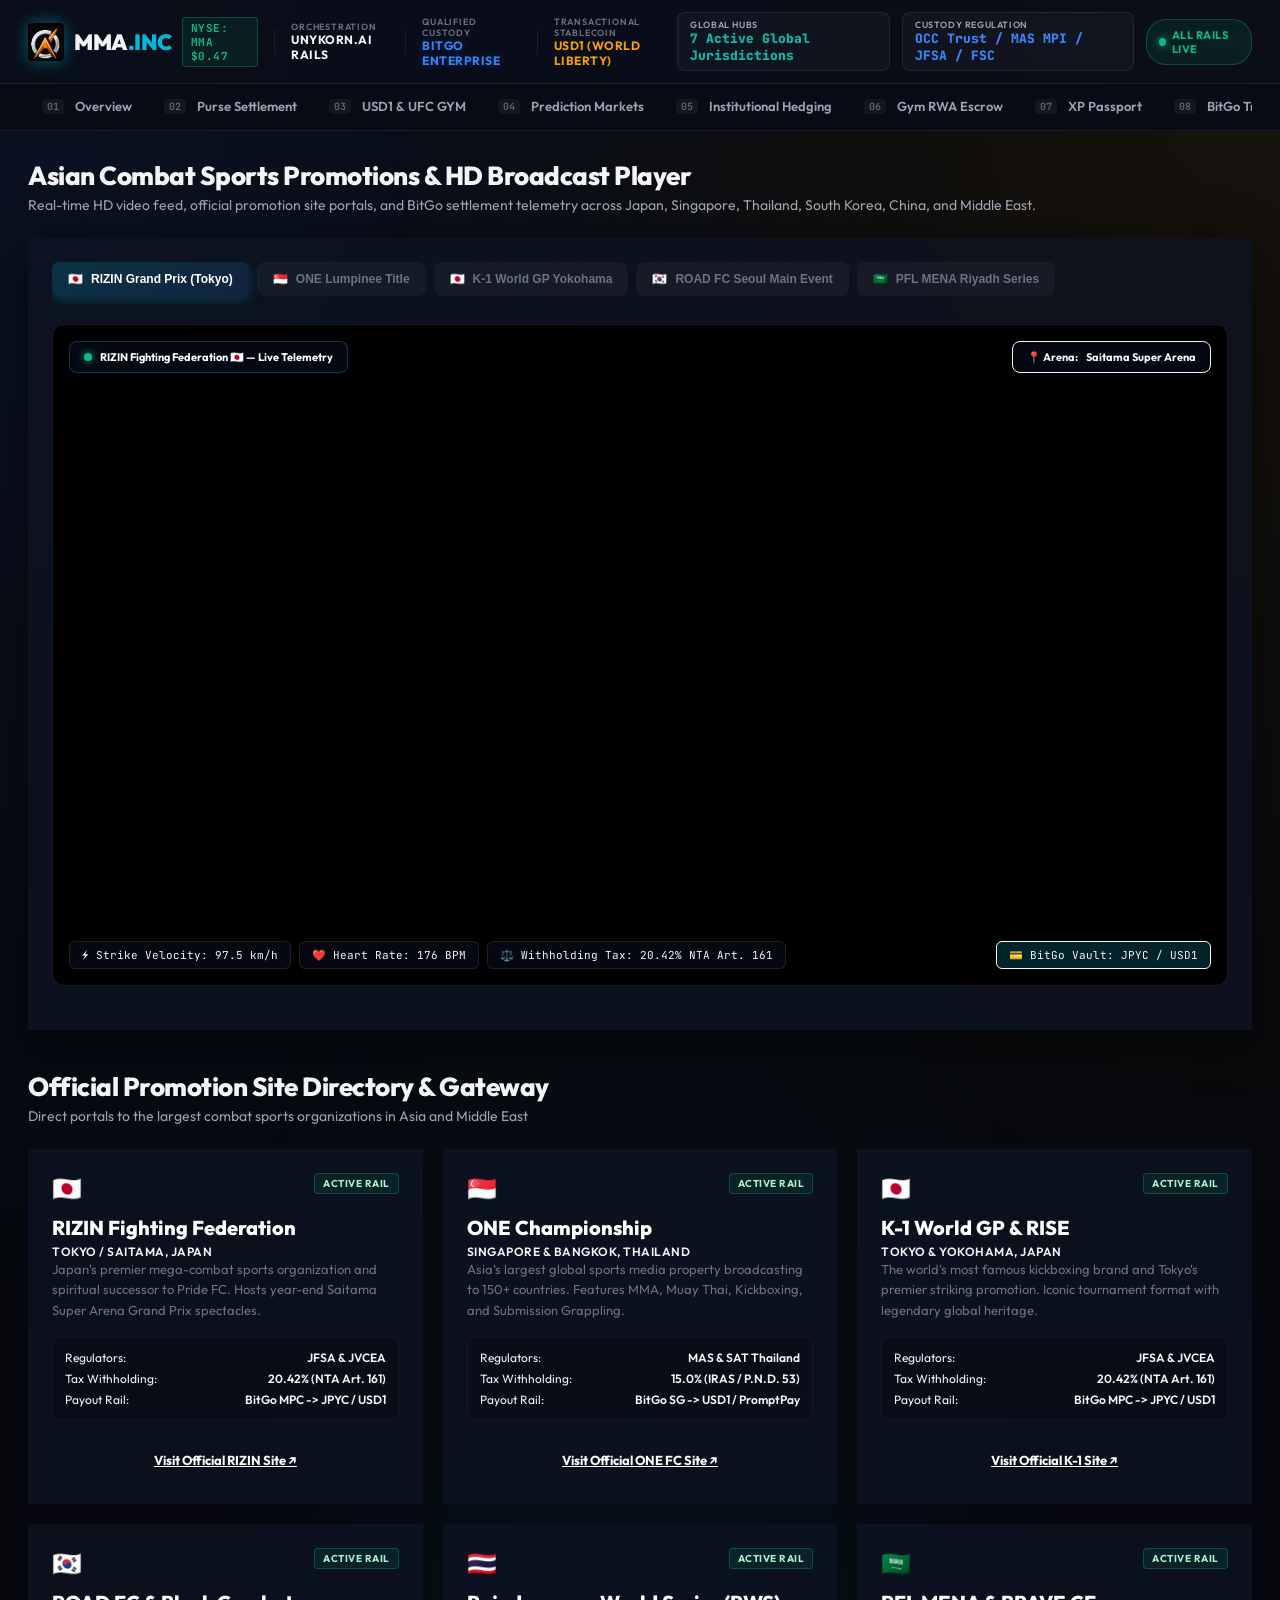
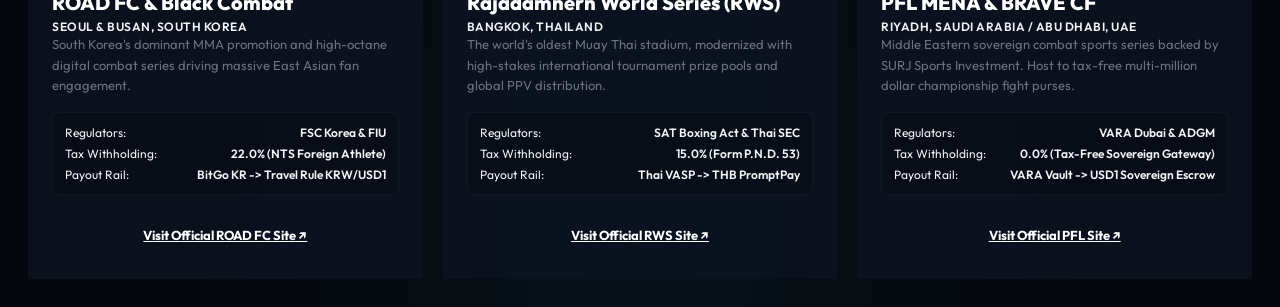
==== commit 6dce4318: "feat: add comprehensive Web3, Institutional DeFi & Global Markets Strategy Hub" ====
--- a/web/asian-promotions.html
+++ b/web/asian-promotions.html
@@ -198,7 +198,9 @@
                     <a href="investors.html" class="nav-link"><span class="nav-tag">09</span> MMA (NYSE) & Model</a>
                     <a href="compliance.html" class="nav-link tab-teal"><span class="nav-tag">10</span> Compliance</a>
                     <a href="asian-promotions.html" class="nav-link tab-gold active"><span class="nav-tag">11</span> Asian Promotions & HD Player</a>
-                </div>
+                    <a href="web3-global-markets.html" class="nav-link tab-purple"><span class="nav-tag">12</span> Web3 & Global Markets</a>
+                </div>
+
             </div>
         </nav>
 
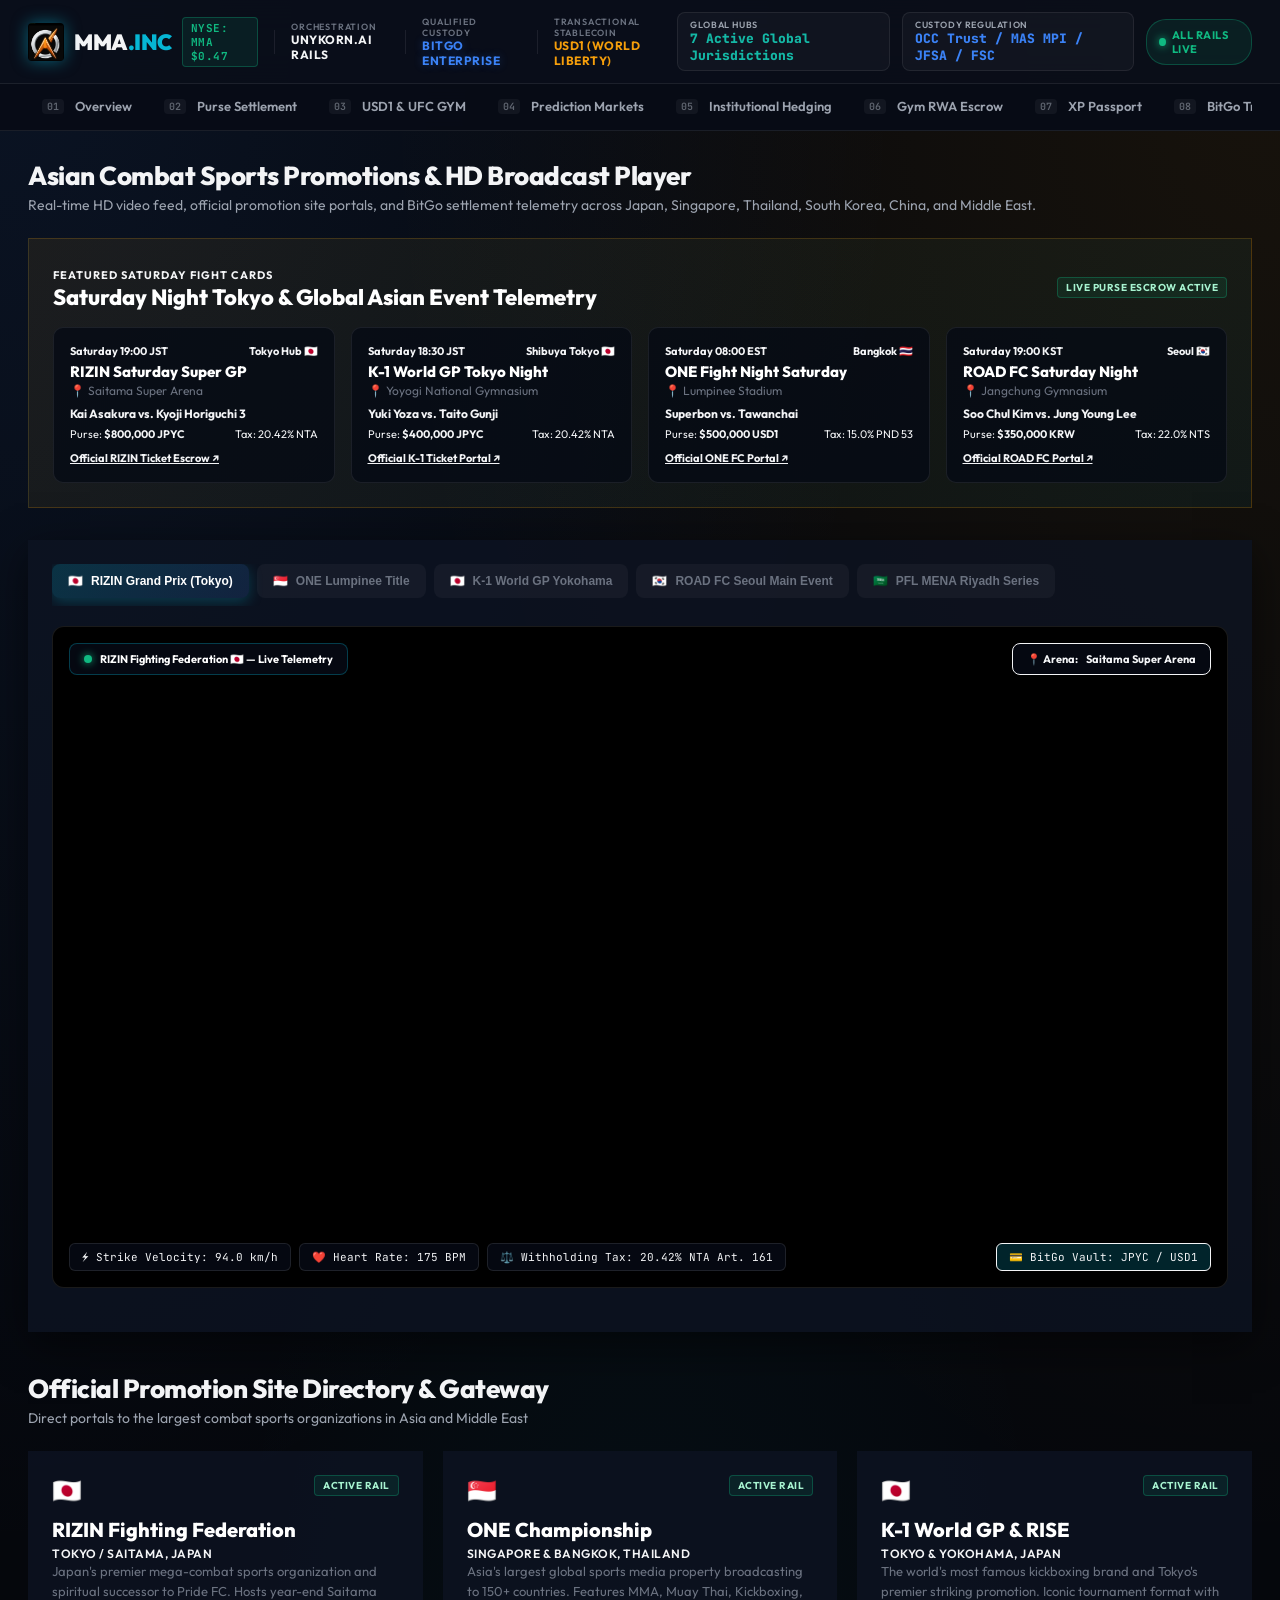
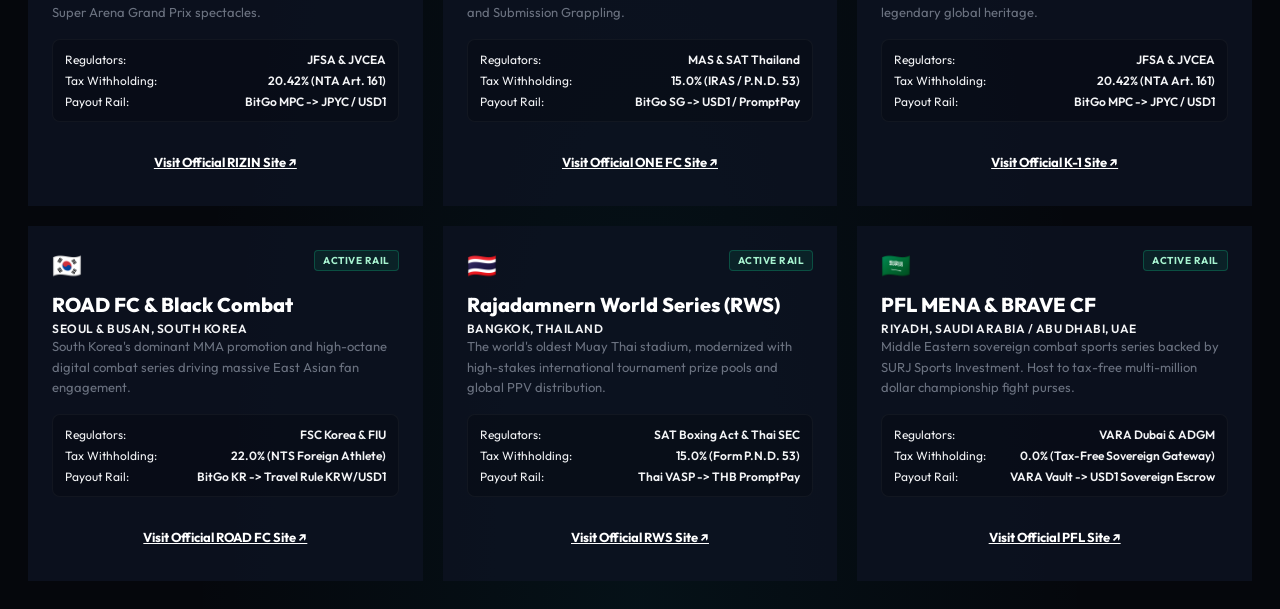
==== commit 67a75261: "feat: add Saturday Tokyo & Asian Mega Event schedule & telemetry escrow" ====
--- a/web/asian-promotions.html
+++ b/web/asian-promotions.html
@@ -213,8 +213,94 @@
                 </div>
             </div>
 
+            <!-- SATURDAY TOKYO & ASIA EVENT SCHEDULE BANNER -->
+            <div style="background:linear-gradient(135deg, rgba(245,158,11,0.08), rgba(6,182,212,0.06)); border:1px solid rgba(245,158,11,0.2); border-radius:var(--radius); padding:24px; margin-bottom:32px;">
+                <div style="display:flex; justify-content:space-between; align-items:center; flex-wrap:wrap; gap:12px; margin-bottom:16px;">
+                    <div>
+                        <span style="font-size:11px; font-weight:700; color:var(--gold); text-transform:uppercase; letter-spacing:1px;">Featured Saturday Fight Cards</span>
+                        <h3 style="font-size:22px; font-weight:800; color:#fff;">Saturday Night Tokyo & Global Asian Event Telemetry</h3>
+                    </div>
+                    <span class="badge badge-success">Live Purse Escrow Active</span>
+                </div>
+
+                <div style="display:grid; grid-template-columns:repeat(auto-fill, minmax(270px, 1fr)); gap:16px;">
+                    <!-- RIZIN SATURDAY -->
+                    <div style="background:rgba(6,10,20,0.8); border:1px solid rgba(255,255,255,0.08); border-radius:10px; padding:16px;">
+                        <div style="display:flex; justify-content:space-between; font-size:11px; color:var(--gold); font-weight:700; margin-bottom:4px;">
+                            <span>Saturday 19:00 JST</span>
+                            <span>Tokyo Hub 🇯🇵</span>
+                        </div>
+                        <h4 style="font-size:15px; font-weight:800; color:#fff;">RIZIN Saturday Super GP</h4>
+                        <div style="font-size:12px; color:var(--text-dim); margin-top:2px;">📍 Saitama Super Arena</div>
+                        <div style="font-size:12px; font-weight:700; color:var(--cyan); margin-top:8px;">Kai Asakura vs. Kyoji Horiguchi 3</div>
+                        <div style="font-size:11px; color:var(--text-faint); margin-top:6px; display:flex; justify-content:space-between;">
+                            <span>Purse: <strong>$800,000 JPYC</strong></span>
+                            <span style="color:var(--teal);">Tax: 20.42% NTA</span>
+                        </div>
+                        <a href="https://jp.rizinff.com" target="_blank" rel="noopener noreferrer" style="display:inline-block; font-size:11px; font-weight:700; color:var(--cyan); margin-top:10px;">
+                            Official RIZIN Ticket Escrow ↗
+                        </a>
+                    </div>
+
+                    <!-- K-1 SATURDAY -->
+                    <div style="background:rgba(6,10,20,0.8); border:1px solid rgba(255,255,255,0.08); border-radius:10px; padding:16px;">
+                        <div style="display:flex; justify-content:space-between; font-size:11px; color:var(--gold); font-weight:700; margin-bottom:4px;">
+                            <span>Saturday 18:30 JST</span>
+                            <span>Shibuya Tokyo 🇯🇵</span>
+                        </div>
+                        <h4 style="font-size:15px; font-weight:800; color:#fff;">K-1 World GP Tokyo Night</h4>
+                        <div style="font-size:12px; color:var(--text-dim); margin-top:2px;">📍 Yoyogi National Gymnasium</div>
+                        <div style="font-size:12px; font-weight:700; color:var(--cyan); margin-top:8px;">Yuki Yoza vs. Taito Gunji</div>
+                        <div style="font-size:11px; color:var(--text-faint); margin-top:6px; display:flex; justify-content:space-between;">
+                            <span>Purse: <strong>$400,000 JPYC</strong></span>
+                            <span style="color:var(--teal);">Tax: 20.42% NTA</span>
+                        </div>
+                        <a href="https://k-1.co.jp" target="_blank" rel="noopener noreferrer" style="display:inline-block; font-size:11px; font-weight:700; color:var(--cyan); margin-top:10px;">
+                            Official K-1 Ticket Portal ↗
+                        </a>
+                    </div>
+
+                    <!-- ONE SATURDAY -->
+                    <div style="background:rgba(6,10,20,0.8); border:1px solid rgba(255,255,255,0.08); border-radius:10px; padding:16px;">
+                        <div style="display:flex; justify-content:space-between; font-size:11px; color:var(--gold); font-weight:700; margin-bottom:4px;">
+                            <span>Saturday 08:00 EST</span>
+                            <span>Bangkok 🇹🇭</span>
+                        </div>
+                        <h4 style="font-size:15px; font-weight:800; color:#fff;">ONE Fight Night Saturday</h4>
+                        <div style="font-size:12px; color:var(--text-dim); margin-top:2px;">📍 Lumpinee Stadium</div>
+                        <div style="font-size:12px; font-weight:700; color:var(--cyan); margin-top:8px;">Superbon vs. Tawanchai</div>
+                        <div style="font-size:11px; color:var(--text-faint); margin-top:6px; display:flex; justify-content:space-between;">
+                            <span>Purse: <strong>$500,000 USD1</strong></span>
+                            <span style="color:var(--teal);">Tax: 15.0% PND 53</span>
+                        </div>
+                        <a href="https://onefc.com" target="_blank" rel="noopener noreferrer" style="display:inline-block; font-size:11px; font-weight:700; color:var(--cyan); margin-top:10px;">
+                            Official ONE FC Portal ↗
+                        </a>
+                    </div>
+
+                    <!-- ROAD FC SATURDAY -->
+                    <div style="background:rgba(6,10,20,0.8); border:1px solid rgba(255,255,255,0.08); border-radius:10px; padding:16px;">
+                        <div style="display:flex; justify-content:space-between; font-size:11px; color:var(--gold); font-weight:700; margin-bottom:4px;">
+                            <span>Saturday 19:00 KST</span>
+                            <span>Seoul 🇰🇷</span>
+                        </div>
+                        <h4 style="font-size:15px; font-weight:800; color:#fff;">ROAD FC Saturday Night</h4>
+                        <div style="font-size:12px; color:var(--text-dim); margin-top:2px;">📍 Jangchung Gymnasium</div>
+                        <div style="font-size:12px; font-weight:700; color:var(--cyan); margin-top:8px;">Soo Chul Kim vs. Jung Young Lee</div>
+                        <div style="font-size:11px; color:var(--text-faint); margin-top:6px; display:flex; justify-content:space-between;">
+                            <span>Purse: <strong>$350,000 KRW</strong></span>
+                            <span style="color:var(--teal);">Tax: 22.0% NTS</span>
+                        </div>
+                        <a href="https://roadfc.com" target="_blank" rel="noopener noreferrer" style="display:inline-block; font-size:11px; font-weight:700; color:var(--cyan); margin-top:10px;">
+                            Official ROAD FC Portal ↗
+                        </a>
+                    </div>
+                </div>
+            </div>
+
             <!-- HD BROADCAST PLAYER HERO CARD -->
             <div class="player-hero-card">
+
                 <div class="channel-selector" id="channelSelector">
                     <button class="chan-btn active" onclick="switchChannel('rizin', 'assets/generate_a_real_mma_fight_for.mp4', 'RIZIN Fighting Federation 🇯🇵', 'Saitama Super Arena', '20.42% NTA Art. 161 Tax', 'JPYC / USD1')">
                         <span>🇯🇵</span> RIZIN Grand Prix (Tokyo)
